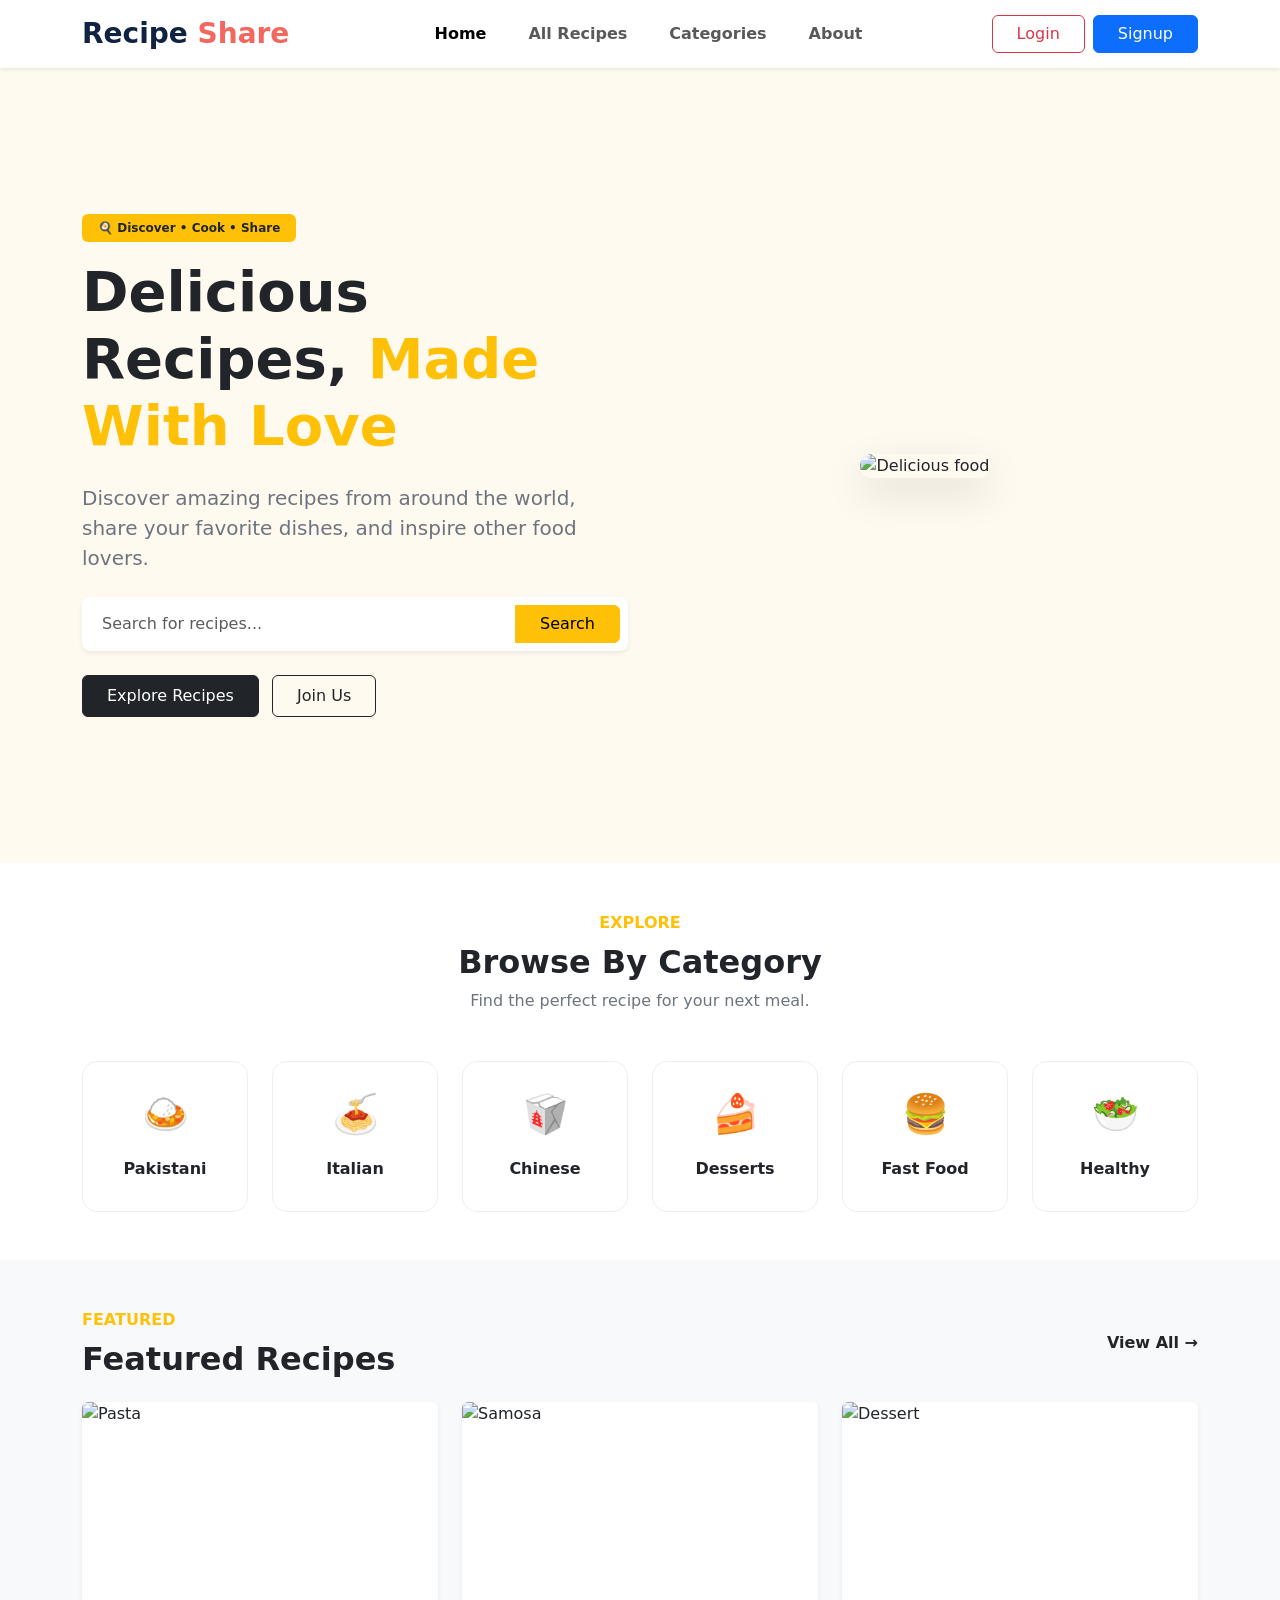
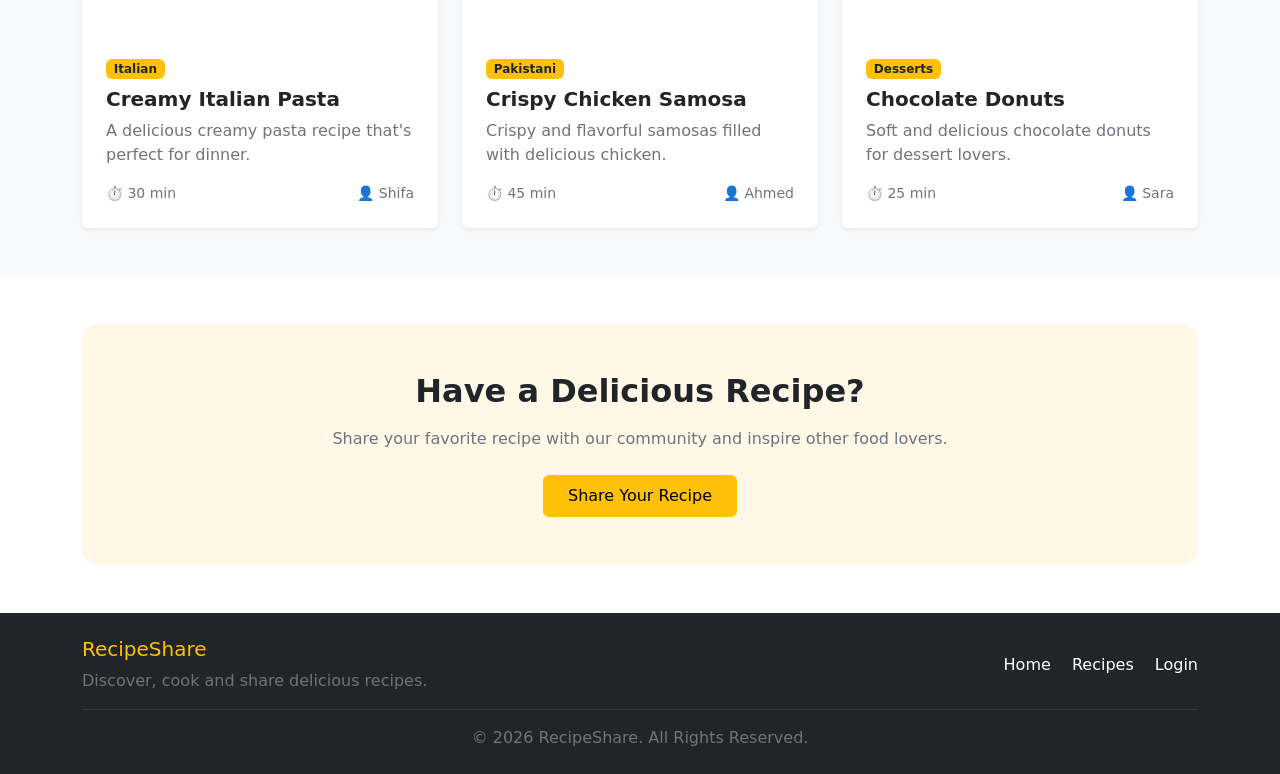
==== index.html @ ed5094e8 "UI DONE" ====
<!DOCTYPE html>
<html lang="en">

<head>
    <meta charset="UTF-8">
    <meta name="viewport" content="width=device-width, initial-scale=1.0">
    <title>Recipe Sharing Website</title>
    <link rel="stylesheet" href="style.css">
    <link rel="stylesheet" href="bootstrap.css">
</head>

<body>

    <body> <!-- NAVBAR -->
        <nav class="navbar navbar-expand-lg bg-white shadow-sm sticky-top">

            <div class="container">

                <!-- Logo -->
                <a class="navbar-brand fw-bold fs-3" href="index.html">
                    <span style="color: #102342;">Recipe</span>
                    <span style="color: #f2675e;">Share</span>
                </a>


                <!-- Mobile Toggle -->
                <button class="navbar-toggler" type="button" data-bs-toggle="collapse" data-bs-target="#navbarNav">

                    <span class="navbar-toggler-icon"></span>

                </button>


                <div class="collapse navbar-collapse" id="navbarNav">

                    <!-- Center Navigation -->
                    <ul class="navbar-nav mx-auto">

                        <li class="nav-item">
                            <a class="nav-link active fw-semibold px-3" href="index.html">
                                Home
                            </a>
                        </li>

                        <li class="nav-item">
                            <a class="nav-link fw-semibold px-3" href="recipes.html">
                                All Recipes
                            </a>
                        </li>

                        <li class="nav-item">
                            <a class="nav-link fw-semibold px-3" href="#">
                                Categories
                            </a>
                        </li>

                        <li class="nav-item">
                            <a class="nav-link fw-semibold px-3" href="#">
                                About
                            </a>
                        </li>

                    </ul>


                    <!-- RIGHT SIDE BUTTONS -->
                    <div class="d-flex gap-2">

                        <!-- Login -->
                        <a href="login.html" class="btn btn-outline-danger px-4">
                            Login
                        </a>

                        <!-- Signup -->
                        <a href="signup.html" class="btn btn-primary px-4">
                            Signup
                        </a>

                    </div>

                </div>

            </div>

        </nav> <!-- HERO SECTION  -->
        <section class="hero-section">
            <div class="container">
                <div class="row align-items-center min-vh-75"> <!-- Hero Content -->
                    <div class="col-lg-6"> <span class="badge bg-warning text-dark px-3 py-2 mb-3"> 🍳 Discover • Cook •
                            Share </span>
                        <h1 class="display-4 fw-bold mb-4"> Delicious Recipes, <span class="text-warning"> Made With
                                Love </span> </h1>
                        <p class="lead text-secondary mb-4"> Discover amazing recipes from around the world, share your
                            favorite dishes, and inspire other food lovers. </p> <!-- Search -->
                        <div class="search-box bg-white shadow-sm p-2 rounded-3">
                            <div class="input-group"> <input type="text" class="form-control border-0"
                                    placeholder="Search for recipes..."> <button class="btn btn-warning px-4"> Search
                                </button> </div>
                        </div>
                        <div class="mt-4"> <a href="recipes.html" class="btn btn-dark px-4 py-2 me-2"> Explore Recipes
                            </a> <a href="signup.html" class="btn btn-outline-dark px-4 py-2"> Join Us </a> </div>
                    </div> <!-- Hero Image -->
                    <div class="col-lg-6 text-center mt-5 mt-lg-0">
                        <div class="hero-image-wrapper"> <img
                                src="https://images.unsplash.com/photo-1547592180-85f173990554?auto=format&fit=crop&w=800&q=80"
                                class="img-fluid hero-image" alt="Delicious food"> </div>
                    </div>
                </div>
            </div>
        </section> <!-- ================= CATEGORIES ================= -->
        <section class="py-5">
            <div class="container">
                <div class="text-center mb-5"> <span class="text-warning fw-semibold"> EXPLORE </span>
                    <h2 class="fw-bold mt-2"> Browse By Category </h2>
                    <p class="text-secondary"> Find the perfect recipe for your next meal. </p>
                </div>
                <div class="row g-4"> <!-- Pakistani -->
                    <div class="col-6 col-md-4 col-lg-2">
                        <div class="category-card text-center p-4">
                            <div class="category-icon"> 🍛 </div>
                            <h6 class="fw-bold mt-3"> Pakistani </h6>
                        </div>
                    </div> <!-- Italian -->
                    <div class="col-6 col-md-4 col-lg-2">
                        <div class="category-card text-center p-4">
                            <div class="category-icon"> 🍝 </div>
                            <h6 class="fw-bold mt-3"> Italian </h6>
                        </div>
                    </div> <!-- Chinese -->
                    <div class="col-6 col-md-4 col-lg-2">
                        <div class="category-card text-center p-4">
                            <div class="category-icon"> 🥡 </div>
                            <h6 class="fw-bold mt-3"> Chinese </h6>
                        </div>
                    </div> <!-- Desserts -->
                    <div class="col-6 col-md-4 col-lg-2">
                        <div class="category-card text-center p-4">
                            <div class="category-icon"> 🍰 </div>
                            <h6 class="fw-bold mt-3"> Desserts </h6>
                        </div>
                    </div> <!-- Fast Food -->
                    <div class="col-6 col-md-4 col-lg-2">
                        <div class="category-card text-center p-4">
                            <div class="category-icon"> 🍔 </div>
                            <h6 class="fw-bold mt-3"> Fast Food </h6>
                        </div>
                    </div> <!-- Healthy -->
                    <div class="col-6 col-md-4 col-lg-2">
                        <div class="category-card text-center p-4">
                            <div class="category-icon"> 🥗 </div>
                            <h6 class="fw-bold mt-3"> Healthy </h6>
                        </div>
                    </div>
                </div>
            </div>
        </section> <!-- ================= FEATURED RECIPES ================= -->
        <section class="py-5 bg-light">
            <div class="container">
                <div class="d-flex justify-content-between align-items-center mb-4">
                    <div> <span class="text-warning fw-semibold"> FEATURED </span>
                        <h2 class="fw-bold mt-2 mb-0"> Featured Recipes </h2>
                    </div> <a href="recipes.html" class="text-dark text-decoration-none fw-semibold"> View All → </a>
                </div>
                <div class="row g-4"> <!-- Recipe 1 -->
                    <div class="col-md-6 col-lg-4">
                        <div class="card recipe-card border-0 shadow-sm h-100"> <img
                                src="https://images.unsplash.com/photo-1563379926898-05f4575a45d8?auto=format&fit=crop&w=800&q=80"
                                class="card-img-top recipe-image" alt="Pasta">
                            <div class="card-body p-4"> <span class="badge bg-warning text-dark mb-2"> Italian </span>
                                <h5 class="fw-bold"> Creamy Italian Pasta </h5>
                                <p class="text-secondary"> A delicious creamy pasta recipe that's perfect for dinner.
                                </p>
                                <div class="d-flex justify-content-between"> <small class="text-secondary"> ⏱ 30 min
                                    </small> <small class="text-secondary"> 👤 Shifa </small> </div>
                            </div>
                        </div>
                    </div> <!-- Recipe 2 -->
                    <div class="col-md-6 col-lg-4">
                        <div class="card recipe-card border-0 shadow-sm h-100"> <img
                                src="https://images.unsplash.com/photo-1601050690597-df0568f70950?auto=format&fit=crop&w=800&q=80"
                                class="card-img-top recipe-image" alt="Samosa">
                            <div class="card-body p-4"> <span class="badge bg-warning text-dark mb-2"> Pakistani </span>
                                <h5 class="fw-bold"> Crispy Chicken Samosa </h5>
                                <p class="text-secondary"> Crispy and flavorful samosas filled with delicious chicken.
                                </p>
                                <div class="d-flex justify-content-between"> <small class="text-secondary"> ⏱ 45 min
                                    </small> <small class="text-secondary"> 👤 Ahmed </small> </div>
                            </div>
                        </div>
                    </div> <!-- Recipe 3 -->
                    <div class="col-md-6 col-lg-4">
                        <div class="card recipe-card border-0 shadow-sm h-100"> <img
                                src="https://images.unsplash.com/photo-1551024506-0bccd828d307?auto=format&fit=crop&w=800&q=80"
                                class="card-img-top recipe-image" alt="Dessert">
                            <div class="card-body p-4"> <span class="badge bg-warning text-dark mb-2"> Desserts </span>
                                <h5 class="fw-bold"> Chocolate Donuts </h5>
                                <p class="text-secondary"> Soft and delicious chocolate donuts for dessert lovers. </p>
                                <div class="d-flex justify-content-between"> <small class="text-secondary"> ⏱ 25 min
                                    </small> <small class="text-secondary"> 👤 Sara </small> </div>
                            </div>
                        </div>
                    </div>
                </div>
            </div>
        </section> <!-- ================= CTA ================= -->
        <section class="py-5">
            <div class="container">
                <div class="cta-section text-center p-5 rounded-4">
                    <h2 class="fw-bold"> Have a Delicious Recipe? </h2>
                    <p class="text-secondary mt-3"> Share your favorite recipe with our community and inspire other food
                        lovers. </p> <a href="create-recipe.html" class="btn btn-warning px-4 py-2 mt-2"> Share Your
                        Recipe </a>
                </div>
            </div>
        </section> <!-- ================= FOOTER ================= -->
        <footer class="bg-dark text-white py-4">
            <div class="container">
                <div class="row align-items-center">
                    <div class="col-md-6">
                        <h5 class="text-warning"> RecipeShare </h5>
                        <p class="text-secondary mb-0"> Discover, cook and share delicious recipes. </p>
                    </div>
                    <div class="col-md-6 text-md-end mt-3 mt-md-0"> <a href="index.html"
                            class="text-white text-decoration-none me-3"> Home </a> <a href="recipes.html"
                            class="text-white text-decoration-none me-3"> Recipes </a> <a href="login.html"
                            class="text-white text-decoration-none"> Login </a> </div>
                </div>
                <hr class="border-secondary">
                <p class="text-center text-secondary mb-0"> © 2026 RecipeShare. All Rights Reserved. </p>
            </div>
        </footer>








        <!-- javascript  -->
        <script src="./js/app.js"></script>
        <!-- bootstrap  -->
        <script src="./js/bootstrap.js"></script>
        <!-- supabase  -->
        <script src="https://unpkg.com/@supabase/supabase-js@2"></script>
        <!-- sweet alert  -->
        <script src="https://cdn.jsdelivr.net/npm/sweetalert2@11"></script>
    </body>

</html>
---- style.css ----
/* ================= GENERAL ================= */

body {
    font-family: Arial, sans-serif;
    background-color: #ffffff;
}


/* ================= HERO ================= */

.hero-section {
    background: #fffaf0;
    padding: 60px 0;
}

.min-vh-75 {
    min-height: 75vh;
}

.hero-image-wrapper {
    position: relative;
}

.hero-image {
    width: 100%;
    max-width: 500px;
    height: 450px;
    object-fit: cover;
    border-radius: 30px;
    box-shadow: 0 15px 40px rgba(0, 0, 0, 0.12);
}


/* ================= SEARCH ================= */

.search-box {
    max-width: 550px;
}

.search-box .form-control {
    box-shadow: none;
}

.search-box .form-control:focus {
    box-shadow: none;
}


/* ================= CATEGORY ================= */

.category-card {
    background-color: #ffffff;
    border-radius: 15px;
    border: 1px solid #eeeeee;
    transition: 0.3s;
    cursor: pointer;
}

.category-card:hover {
    transform: translateY(-6px);
    box-shadow: 0 10px 25px rgba(0, 0, 0, 0.08);
}

.category-icon {
    font-size: 38px;
}


/* ================= RECIPE CARD ================= */

.recipe-card {
    overflow: hidden;
    border-radius: 15px;
    transition: 0.3s;
}

.recipe-card:hover {
    transform: translateY(-5px);
}

.recipe-image {
    height: 230px;
    object-fit: cover;
}


/* ================= CTA ================= */

.cta-section {
    background-color: #fff8e6;
}


/* ================= NAVBAR ================= */

.navbar .nav-link {
    font-weight: 500;
    margin: 0 5px;
}

.navbar .nav-link:hover {
    color: #f0ad00;
}


/* ================= RESPONSIVE ================= */

@media (max-width: 991px) {

    .hero-section {
        padding: 40px 0;
    }

    .hero-image {
        height: 350px;
    }

}


@media (max-width: 576px) {

    .hero-section {
        padding: 30px 0;
    }

    .hero-image {
        height: 280px;
        border-radius: 20px;
    }

    .display-4 {
        font-size: 2.2rem;
    }

    .category-icon {
        font-size: 30px;
    }

}
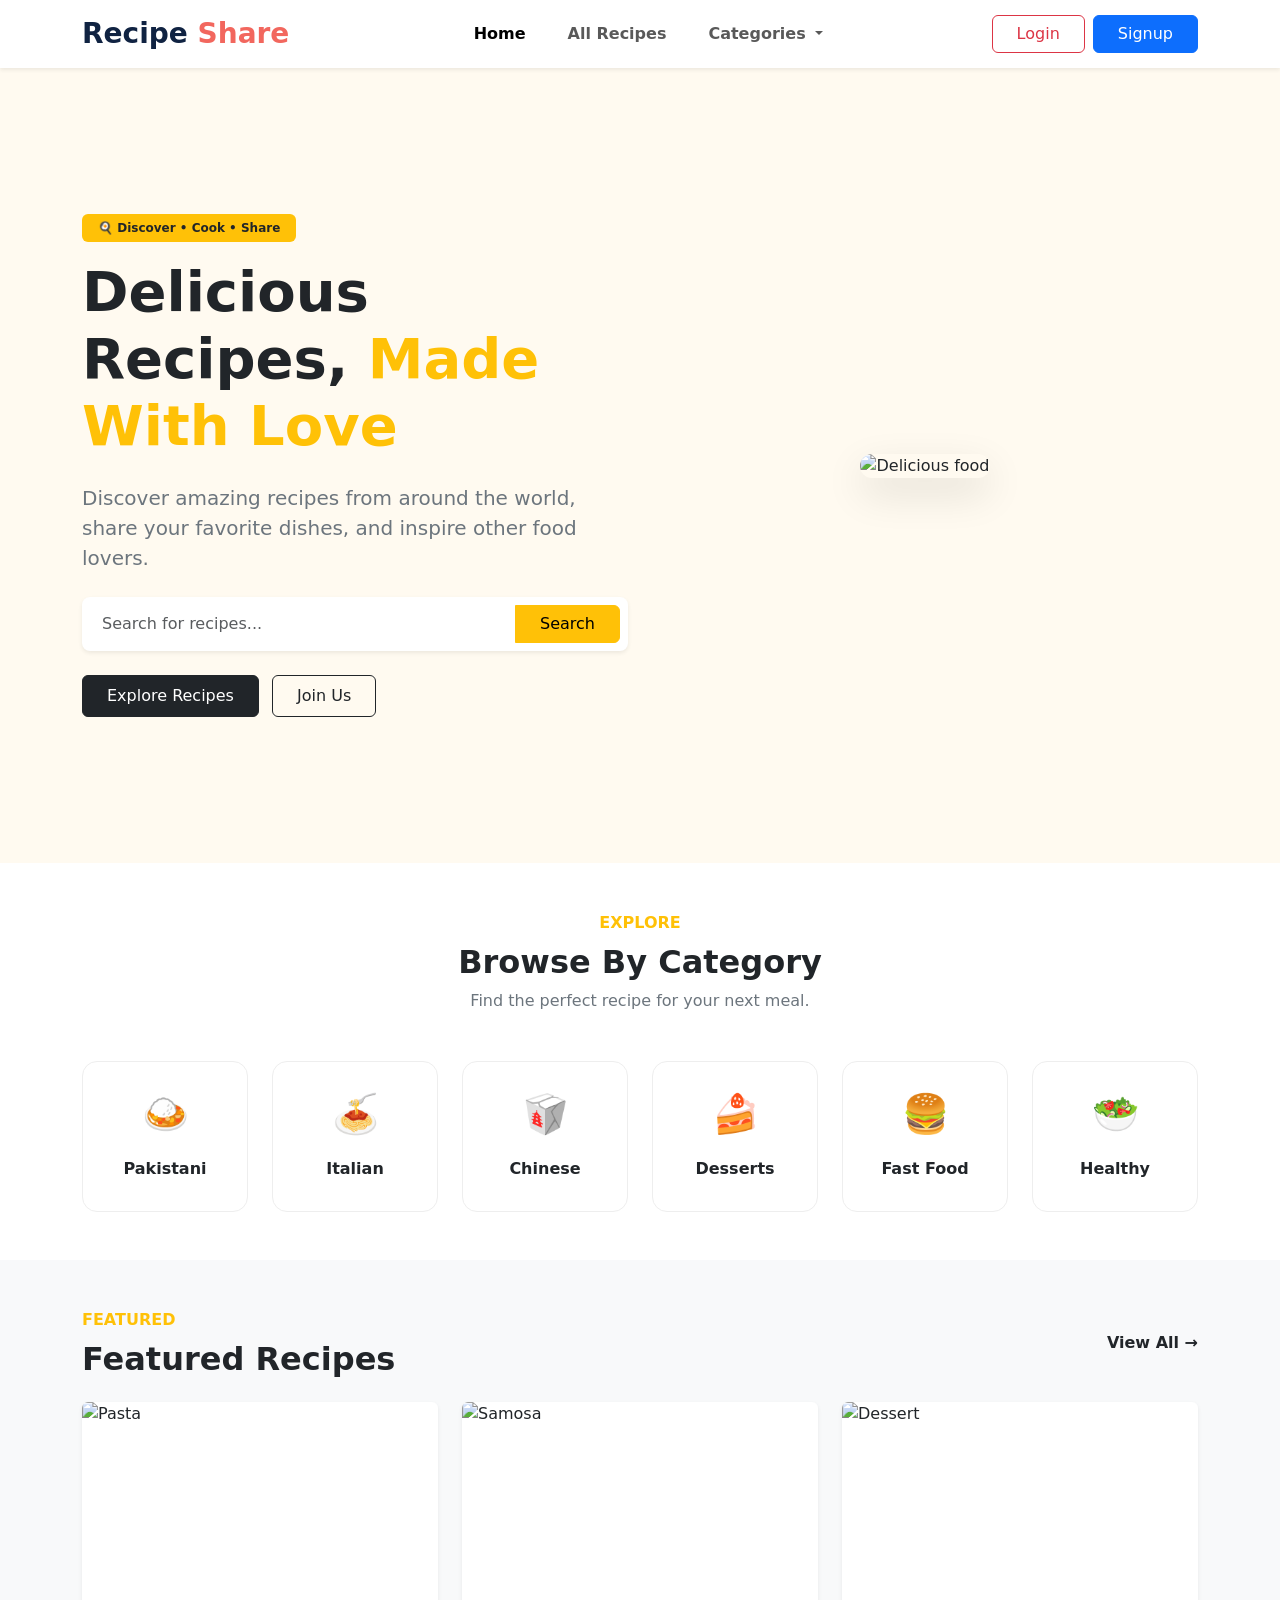
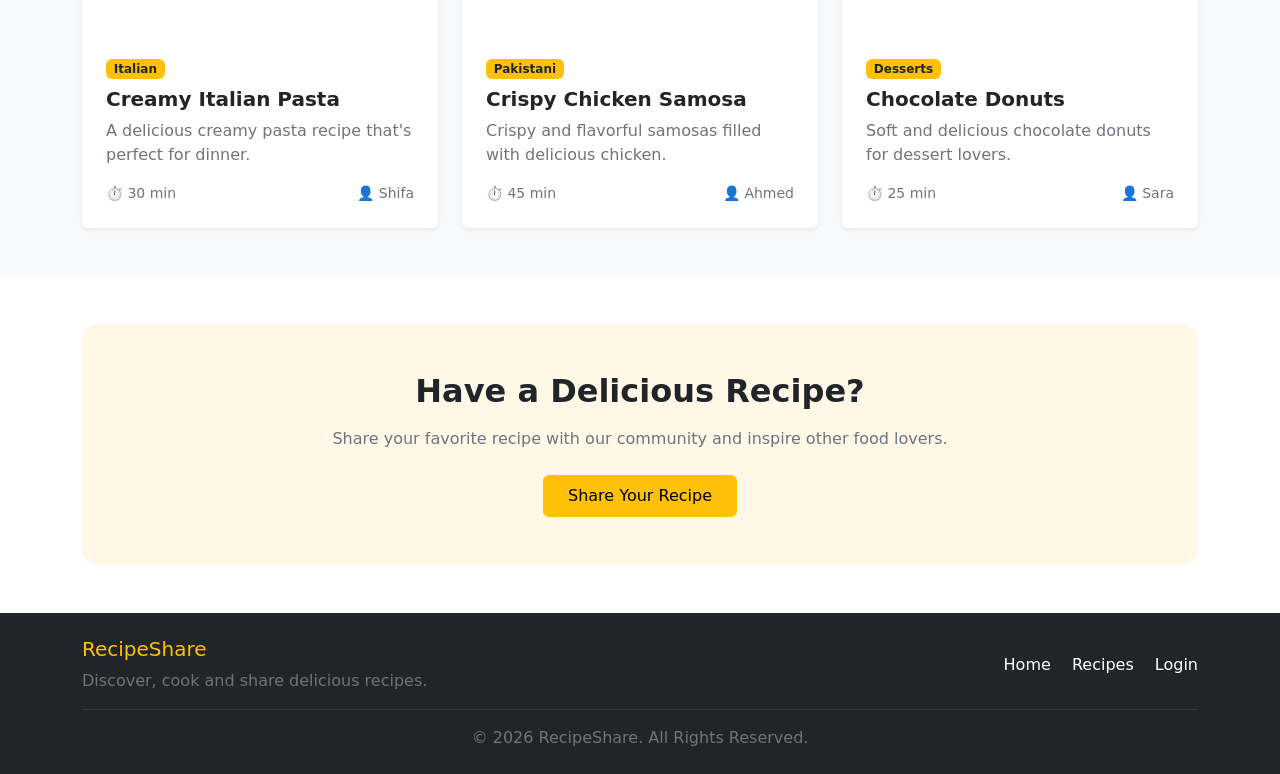
==== commit eff5de07: "half done" ====
--- a/index.html
+++ b/index.html
@@ -10,241 +10,242 @@
 </head>
 
 <body>
-
-    <body> <!-- NAVBAR -->
-        <nav class="navbar navbar-expand-lg bg-white shadow-sm sticky-top">
-
-            <div class="container">
-
-                <!-- Logo -->
-                <a class="navbar-brand fw-bold fs-3" href="index.html">
-                    <span style="color: #102342;">Recipe</span>
-                    <span style="color: #f2675e;">Share</span>
-                </a>
-
-
-                <!-- Mobile Toggle -->
-                <button class="navbar-toggler" type="button" data-bs-toggle="collapse" data-bs-target="#navbarNav">
-
-                    <span class="navbar-toggler-icon"></span>
-
-                </button>
-
-
-                <div class="collapse navbar-collapse" id="navbarNav">
-
-                    <!-- Center Navigation -->
-                    <ul class="navbar-nav mx-auto">
-
-                        <li class="nav-item">
-                            <a class="nav-link active fw-semibold px-3" href="index.html">
-                                Home
-                            </a>
-                        </li>
-
-                        <li class="nav-item">
-                            <a class="nav-link fw-semibold px-3" href="recipes.html">
-                                All Recipes
-                            </a>
-                        </li>
-
-                        <li class="nav-item">
-                            <a class="nav-link fw-semibold px-3" href="#">
-                                Categories
-                            </a>
-                        </li>
-
-                        <li class="nav-item">
-                            <a class="nav-link fw-semibold px-3" href="#">
-                                About
-                            </a>
-                        </li>
-
-                    </ul>
-
-
-                    <!-- RIGHT SIDE BUTTONS -->
-                    <div class="d-flex gap-2">
-
-                        <!-- Login -->
-                        <a href="login.html" class="btn btn-outline-danger px-4">
-                            Login
+    <!-- NAVBAR -->
+    <nav class="navbar navbar-expand-lg bg-white shadow-sm sticky-top">
+
+        <div class="container">
+
+            <!-- Logo -->
+            <a class="navbar-brand fw-bold fs-3" href="index.html">
+                <span style="color: #102342;">Recipe</span>
+                <span style="color: #f2675e;">Share</span>
+            </a>
+
+
+            <!-- Mobile Toggle -->
+            <button class="navbar-toggler" type="button" data-bs-toggle="collapse" data-bs-target="#navbarNav">
+
+                <span class="navbar-toggler-icon"></span>
+
+            </button>
+
+
+            <div class="collapse navbar-collapse" id="navbarNav">
+
+                <!-- Center Navigation -->
+                <ul class="navbar-nav mx-auto">
+
+                    <li class="nav-item">
+                        <a class="nav-link active fw-semibold px-3" href="index.html">
+                            Home
                         </a>
-
-                        <!-- Signup -->
-                        <a href="signup.html" class="btn btn-primary px-4">
-                            Signup
+                    </li>
+
+                    <li class="nav-item">
+                        <a class="nav-link fw-semibold px-3" href="recipes.html">
+                            All Recipes
                         </a>
-
-                    </div>
-
-                </div>
-
-            </div>
-
-        </nav> <!-- HERO SECTION  -->
-        <section class="hero-section">
-            <div class="container">
-                <div class="row align-items-center min-vh-75"> <!-- Hero Content -->
-                    <div class="col-lg-6"> <span class="badge bg-warning text-dark px-3 py-2 mb-3"> 🍳 Discover • Cook •
-                            Share </span>
-                        <h1 class="display-4 fw-bold mb-4"> Delicious Recipes, <span class="text-warning"> Made With
-                                Love </span> </h1>
-                        <p class="lead text-secondary mb-4"> Discover amazing recipes from around the world, share your
-                            favorite dishes, and inspire other food lovers. </p> <!-- Search -->
-                        <div class="search-box bg-white shadow-sm p-2 rounded-3">
-                            <div class="input-group"> <input type="text" class="form-control border-0"
-                                    placeholder="Search for recipes..."> <button class="btn btn-warning px-4"> Search
-                                </button> </div>
+                    </li>
+
+                    <li class="nav-item dropdown">
+                        <a class="nav-link dropdown-toggle fw-semibold px-3" href="#" id="categoriesDropdown"
+                            role="button" data-bs-toggle="dropdown" aria-expanded="false">
+                            Categories
+                        </a>
+
+                        <ul class="dropdown-menu" aria-labelledby="categoriesDropdown">
+                            <li><a class="dropdown-item" href="#">Pakistani</a></li>
+                            <li><a class="dropdown-item" href="#">Italian</a></li>
+                            <li><a class="dropdown-item" href="#">Chinese</a></li>
+                            <li><a class="dropdown-item" href="#">Desserts</a></li>
+                            <li><a class="dropdown-item" href="#">Fast Food</a></li>
+                            <li><a class="dropdown-item" href="#">Healthy</a></li>
+                        </ul>
+                    </li>
+
+                </ul>
+
+
+                <!-- RIGHT SIDE BUTTONS -->
+                <div class="d-flex gap-2">
+
+                    <!-- Login -->
+                    <a href="login.html" class="btn btn-outline-danger px-4">
+                        Login
+                    </a>
+
+                    <!-- Signup -->
+                    <a href="signup.html" class="btn btn-primary px-4">
+                        Signup
+                    </a>
+
+                </div>
+
+            </div>
+
+        </div>
+
+    </nav> <!-- HERO SECTION  -->
+    <section class="hero-section">
+        <div class="container">
+            <div class="row align-items-center min-vh-75"> <!-- Hero Content -->
+                <div class="col-lg-6"> <span class="badge bg-warning text-dark px-3 py-2 mb-3"> 🍳 Discover • Cook •
+                        Share </span>
+                    <h1 class="display-4 fw-bold mb-4"> Delicious Recipes, <span class="text-warning"> Made With
+                            Love </span> </h1>
+                    <p class="lead text-secondary mb-4"> Discover amazing recipes from around the world, share your
+                        favorite dishes, and inspire other food lovers. </p> <!-- Search -->
+                    <div class="search-box bg-white shadow-sm p-2 rounded-3">
+                        <div class="input-group"> <input type="text" class="form-control border-0"
+                                placeholder="Search for recipes..."> <button class="btn btn-warning px-4"> Search
+                            </button> </div>
+                    </div>
+                    <div class="mt-4"> <a href="recipes.html" class="btn btn-dark px-4 py-2 me-2"> Explore Recipes
+                        </a> <a href="signup.html" class="btn btn-outline-dark px-4 py-2"> Join Us </a> </div>
+                </div> <!-- Hero Image -->
+                <div class="col-lg-6 text-center mt-5 mt-lg-0">
+                    <div class="hero-image-wrapper"> <img
+                            src="https://images.unsplash.com/photo-1547592180-85f173990554?auto=format&fit=crop&w=800&q=80"
+                            class="img-fluid hero-image" alt="Delicious food"> </div>
+                </div>
+            </div>
+        </div>
+    </section> <!-- ================= CATEGORIES ================= -->
+    <section class="py-5">
+        <div class="container">
+            <div class="text-center mb-5"> <span class="text-warning fw-semibold"> EXPLORE </span>
+                <h2 class="fw-bold mt-2"> Browse By Category </h2>
+                <p class="text-secondary"> Find the perfect recipe for your next meal. </p>
+            </div>
+            <div class="row g-4"> <!-- Pakistani -->
+                <div class="col-6 col-md-4 col-lg-2">
+                    <div class="category-card text-center p-4">
+                        <div class="category-icon"> 🍛 </div>
+                        <h6 class="fw-bold mt-3"> Pakistani </h6>
+                    </div>
+                </div> <!-- Italian -->
+                <div class="col-6 col-md-4 col-lg-2">
+                    <div class="category-card text-center p-4">
+                        <div class="category-icon"> 🍝 </div>
+                        <h6 class="fw-bold mt-3"> Italian </h6>
+                    </div>
+                </div> <!-- Chinese -->
+                <div class="col-6 col-md-4 col-lg-2">
+                    <div class="category-card text-center p-4">
+                        <div class="category-icon"> 🥡 </div>
+                        <h6 class="fw-bold mt-3"> Chinese </h6>
+                    </div>
+                </div> <!-- Desserts -->
+                <div class="col-6 col-md-4 col-lg-2">
+                    <div class="category-card text-center p-4">
+                        <div class="category-icon"> 🍰 </div>
+                        <h6 class="fw-bold mt-3"> Desserts </h6>
+                    </div>
+                </div> <!-- Fast Food -->
+                <div class="col-6 col-md-4 col-lg-2">
+                    <div class="category-card text-center p-4">
+                        <div class="category-icon"> 🍔 </div>
+                        <h6 class="fw-bold mt-3"> Fast Food </h6>
+                    </div>
+                </div> <!-- Healthy -->
+                <div class="col-6 col-md-4 col-lg-2">
+                    <div class="category-card text-center p-4">
+                        <div class="category-icon"> 🥗 </div>
+                        <h6 class="fw-bold mt-3"> Healthy </h6>
+                    </div>
+                </div>
+            </div>
+        </div>
+    </section> <!-- ================= FEATURED RECIPES ================= -->
+    <section class="py-5 bg-light">
+        <div class="container">
+            <div class="d-flex justify-content-between align-items-center mb-4">
+                <div> <span class="text-warning fw-semibold"> FEATURED </span>
+                    <h2 class="fw-bold mt-2 mb-0"> Featured Recipes </h2>
+                </div> <a href="recipes.html" class="text-dark text-decoration-none fw-semibold"> View All → </a>
+            </div>
+            <div class="row g-4"> <!-- Recipe 1 -->
+                <div class="col-md-6 col-lg-4">
+                    <div class="card recipe-card border-0 shadow-sm h-100"> <img
+                            src="https://images.unsplash.com/photo-1563379926898-05f4575a45d8?auto=format&fit=crop&w=800&q=80"
+                            class="card-img-top recipe-image" alt="Pasta">
+                        <div class="card-body p-4"> <span class="badge bg-warning text-dark mb-2"> Italian </span>
+                            <h5 class="fw-bold"> Creamy Italian Pasta </h5>
+                            <p class="text-secondary"> A delicious creamy pasta recipe that's perfect for dinner.
+                            </p>
+                            <div class="d-flex justify-content-between"> <small class="text-secondary"> ⏱ 30 min
+                                </small> <small class="text-secondary"> 👤 Shifa </small> </div>
                         </div>
-                        <div class="mt-4"> <a href="recipes.html" class="btn btn-dark px-4 py-2 me-2"> Explore Recipes
-                            </a> <a href="signup.html" class="btn btn-outline-dark px-4 py-2"> Join Us </a> </div>
-                    </div> <!-- Hero Image -->
-                    <div class="col-lg-6 text-center mt-5 mt-lg-0">
-                        <div class="hero-image-wrapper"> <img
-                                src="https://images.unsplash.com/photo-1547592180-85f173990554?auto=format&fit=crop&w=800&q=80"
-                                class="img-fluid hero-image" alt="Delicious food"> </div>
-                    </div>
-                </div>
-            </div>
-        </section> <!-- ================= CATEGORIES ================= -->
-        <section class="py-5">
-            <div class="container">
-                <div class="text-center mb-5"> <span class="text-warning fw-semibold"> EXPLORE </span>
-                    <h2 class="fw-bold mt-2"> Browse By Category </h2>
-                    <p class="text-secondary"> Find the perfect recipe for your next meal. </p>
-                </div>
-                <div class="row g-4"> <!-- Pakistani -->
-                    <div class="col-6 col-md-4 col-lg-2">
-                        <div class="category-card text-center p-4">
-                            <div class="category-icon"> 🍛 </div>
-                            <h6 class="fw-bold mt-3"> Pakistani </h6>
+                    </div>
+                </div> <!-- Recipe 2 -->
+                <div class="col-md-6 col-lg-4">
+                    <div class="card recipe-card border-0 shadow-sm h-100"> <img
+                            src="https://images.unsplash.com/photo-1601050690597-df0568f70950?auto=format&fit=crop&w=800&q=80"
+                            class="card-img-top recipe-image" alt="Samosa">
+                        <div class="card-body p-4"> <span class="badge bg-warning text-dark mb-2"> Pakistani </span>
+                            <h5 class="fw-bold"> Crispy Chicken Samosa </h5>
+                            <p class="text-secondary"> Crispy and flavorful samosas filled with delicious chicken.
+                            </p>
+                            <div class="d-flex justify-content-between"> <small class="text-secondary"> ⏱ 45 min
+                                </small> <small class="text-secondary"> 👤 Ahmed </small> </div>
                         </div>
-                    </div> <!-- Italian -->
-                    <div class="col-6 col-md-4 col-lg-2">
-                        <div class="category-card text-center p-4">
-                            <div class="category-icon"> 🍝 </div>
-                            <h6 class="fw-bold mt-3"> Italian </h6>
+                    </div>
+                </div> <!-- Recipe 3 -->
+                <div class="col-md-6 col-lg-4">
+                    <div class="card recipe-card border-0 shadow-sm h-100"> <img
+                            src="https://images.unsplash.com/photo-1551024506-0bccd828d307?auto=format&fit=crop&w=800&q=80"
+                            class="card-img-top recipe-image" alt="Dessert">
+                        <div class="card-body p-4"> <span class="badge bg-warning text-dark mb-2"> Desserts </span>
+                            <h5 class="fw-bold"> Chocolate Donuts </h5>
+                            <p class="text-secondary"> Soft and delicious chocolate donuts for dessert lovers. </p>
+                            <div class="d-flex justify-content-between"> <small class="text-secondary"> ⏱ 25 min
+                                </small> <small class="text-secondary"> 👤 Sara </small> </div>
                         </div>
-                    </div> <!-- Chinese -->
-                    <div class="col-6 col-md-4 col-lg-2">
-                        <div class="category-card text-center p-4">
-                            <div class="category-icon"> 🥡 </div>
-                            <h6 class="fw-bold mt-3"> Chinese </h6>
-                        </div>
-                    </div> <!-- Desserts -->
-                    <div class="col-6 col-md-4 col-lg-2">
-                        <div class="category-card text-center p-4">
-                            <div class="category-icon"> 🍰 </div>
-                            <h6 class="fw-bold mt-3"> Desserts </h6>
-                        </div>
-                    </div> <!-- Fast Food -->
-                    <div class="col-6 col-md-4 col-lg-2">
-                        <div class="category-card text-center p-4">
-                            <div class="category-icon"> 🍔 </div>
-                            <h6 class="fw-bold mt-3"> Fast Food </h6>
-                        </div>
-                    </div> <!-- Healthy -->
-                    <div class="col-6 col-md-4 col-lg-2">
-                        <div class="category-card text-center p-4">
-                            <div class="category-icon"> 🥗 </div>
-                            <h6 class="fw-bold mt-3"> Healthy </h6>
-                        </div>
-                    </div>
-                </div>
-            </div>
-        </section> <!-- ================= FEATURED RECIPES ================= -->
-        <section class="py-5 bg-light">
-            <div class="container">
-                <div class="d-flex justify-content-between align-items-center mb-4">
-                    <div> <span class="text-warning fw-semibold"> FEATURED </span>
-                        <h2 class="fw-bold mt-2 mb-0"> Featured Recipes </h2>
-                    </div> <a href="recipes.html" class="text-dark text-decoration-none fw-semibold"> View All → </a>
-                </div>
-                <div class="row g-4"> <!-- Recipe 1 -->
-                    <div class="col-md-6 col-lg-4">
-                        <div class="card recipe-card border-0 shadow-sm h-100"> <img
-                                src="https://images.unsplash.com/photo-1563379926898-05f4575a45d8?auto=format&fit=crop&w=800&q=80"
-                                class="card-img-top recipe-image" alt="Pasta">
-                            <div class="card-body p-4"> <span class="badge bg-warning text-dark mb-2"> Italian </span>
-                                <h5 class="fw-bold"> Creamy Italian Pasta </h5>
-                                <p class="text-secondary"> A delicious creamy pasta recipe that's perfect for dinner.
-                                </p>
-                                <div class="d-flex justify-content-between"> <small class="text-secondary"> ⏱ 30 min
-                                    </small> <small class="text-secondary"> 👤 Shifa </small> </div>
-                            </div>
-                        </div>
-                    </div> <!-- Recipe 2 -->
-                    <div class="col-md-6 col-lg-4">
-                        <div class="card recipe-card border-0 shadow-sm h-100"> <img
-                                src="https://images.unsplash.com/photo-1601050690597-df0568f70950?auto=format&fit=crop&w=800&q=80"
-                                class="card-img-top recipe-image" alt="Samosa">
-                            <div class="card-body p-4"> <span class="badge bg-warning text-dark mb-2"> Pakistani </span>
-                                <h5 class="fw-bold"> Crispy Chicken Samosa </h5>
-                                <p class="text-secondary"> Crispy and flavorful samosas filled with delicious chicken.
-                                </p>
-                                <div class="d-flex justify-content-between"> <small class="text-secondary"> ⏱ 45 min
-                                    </small> <small class="text-secondary"> 👤 Ahmed </small> </div>
-                            </div>
-                        </div>
-                    </div> <!-- Recipe 3 -->
-                    <div class="col-md-6 col-lg-4">
-                        <div class="card recipe-card border-0 shadow-sm h-100"> <img
-                                src="https://images.unsplash.com/photo-1551024506-0bccd828d307?auto=format&fit=crop&w=800&q=80"
-                                class="card-img-top recipe-image" alt="Dessert">
-                            <div class="card-body p-4"> <span class="badge bg-warning text-dark mb-2"> Desserts </span>
-                                <h5 class="fw-bold"> Chocolate Donuts </h5>
-                                <p class="text-secondary"> Soft and delicious chocolate donuts for dessert lovers. </p>
-                                <div class="d-flex justify-content-between"> <small class="text-secondary"> ⏱ 25 min
-                                    </small> <small class="text-secondary"> 👤 Sara </small> </div>
-                            </div>
-                        </div>
-                    </div>
-                </div>
-            </div>
-        </section> <!-- ================= CTA ================= -->
-        <section class="py-5">
-            <div class="container">
-                <div class="cta-section text-center p-5 rounded-4">
-                    <h2 class="fw-bold"> Have a Delicious Recipe? </h2>
-                    <p class="text-secondary mt-3"> Share your favorite recipe with our community and inspire other food
-                        lovers. </p> <a href="create-recipe.html" class="btn btn-warning px-4 py-2 mt-2"> Share Your
-                        Recipe </a>
-                </div>
-            </div>
-        </section> <!-- ================= FOOTER ================= -->
-        <footer class="bg-dark text-white py-4">
-            <div class="container">
-                <div class="row align-items-center">
-                    <div class="col-md-6">
-                        <h5 class="text-warning"> RecipeShare </h5>
-                        <p class="text-secondary mb-0"> Discover, cook and share delicious recipes. </p>
-                    </div>
-                    <div class="col-md-6 text-md-end mt-3 mt-md-0"> <a href="index.html"
-                            class="text-white text-decoration-none me-3"> Home </a> <a href="recipes.html"
-                            class="text-white text-decoration-none me-3"> Recipes </a> <a href="login.html"
-                            class="text-white text-decoration-none"> Login </a> </div>
-                </div>
-                <hr class="border-secondary">
-                <p class="text-center text-secondary mb-0"> © 2026 RecipeShare. All Rights Reserved. </p>
-            </div>
-        </footer>
-
-
-
-
-
-
-
-
-        <!-- javascript  -->
-        <script src="./js/app.js"></script>
-        <!-- bootstrap  -->
-        <script src="./js/bootstrap.js"></script>
-        <!-- supabase  -->
-        <script src="https://unpkg.com/@supabase/supabase-js@2"></script>
-        <!-- sweet alert  -->
-        <script src="https://cdn.jsdelivr.net/npm/sweetalert2@11"></script>
-    </body>
+                    </div>
+                </div>
+            </div>
+        </div>
+    </section> <!-- ================= CTA ================= -->
+    <section class="py-5">
+        <div class="container">
+            <div class="cta-section text-center p-5 rounded-4">
+                <h2 class="fw-bold"> Have a Delicious Recipe? </h2>
+                <p class="text-secondary mt-3"> Share your favorite recipe with our community and inspire other food
+                    lovers. </p> <a href="create-recipe.html" class="btn btn-warning px-4 py-2 mt-2"> Share Your
+                    Recipe </a>
+            </div>
+        </div>
+    </section> <!-- ================= FOOTER ================= -->
+    <footer class="bg-dark text-white py-4">
+        <div class="container">
+            <div class="row align-items-center">
+                <div class="col-md-6">
+                    <h5 class="text-warning"> RecipeShare </h5>
+                    <p class="text-secondary mb-0"> Discover, cook and share delicious recipes. </p>
+                </div>
+                <div class="col-md-6 text-md-end mt-3 mt-md-0"> <a href="index.html"
+                        class="text-white text-decoration-none me-3"> Home </a> <a href="recipes.html"
+                        class="text-white text-decoration-none me-3"> Recipes </a> <a href="login.html"
+                        class="text-white text-decoration-none"> Login </a> </div>
+            </div>
+            <hr class="border-secondary">
+            <p class="text-center text-secondary mb-0"> © 2026 RecipeShare. All Rights Reserved. </p>
+        </div>
+    </footer>
+
+
+
+
+
+
+    <!-- bootstrap  -->
+    <script src="./js/bootstrap.js"></script>
+    <!-- supabase  -->
+    <script src="https://unpkg.com/@supabase/supabase-js@2"></script>
+    <!-- javascript  -->
+    <script src="./js/app.js"></script>
+    <!-- sweet alert  -->
+    <script src="https://cdn.jsdelivr.net/npm/sweetalert2@11"></script>
+</body>
 
 </html>
--- a/style.css
+++ b/style.css
@@ -139,3 +139,77 @@
     }
 
 }
+
+
+
+
+body {
+    background-color: #f8f9fa;
+}
+
+.navbar-brand span:first-child {
+    color: #102342;
+}
+
+.navbar-brand span:last-child {
+    color: #f2675e;
+}
+
+.welcome-section {
+    background: #102342;
+    border-radius: 20px;
+    color: white;
+}
+
+.stat-card {
+    border: none;
+    border-radius: 16px;
+    transition: 0.3s;
+}
+
+.stat-card:hover {
+    transform: translateY(-4px);
+}
+
+.stat-icon {
+    width: 50px;
+    height: 50px;
+    border-radius: 12px;
+    display: flex;
+    align-items: center;
+    justify-content: center;
+    font-size: 24px;
+}
+
+.recipe-card {
+    border: none;
+    border-radius: 16px;
+    overflow: hidden;
+    transition: 0.3s;
+}
+
+.recipe-card:hover {
+    transform: translateY(-5px);
+}
+
+.recipe-img {
+    height: 190px;
+    object-fit: cover;
+}
+
+.category-badge {
+    background-color: #fff3cd;
+    color: #856404;
+    font-size: 13px;
+    padding: 6px 10px;
+    border-radius: 20px;
+}
+
+.btn-warning {
+    color: #102342;
+}
+
+footer {
+    background-color: #102342;
+}
+
